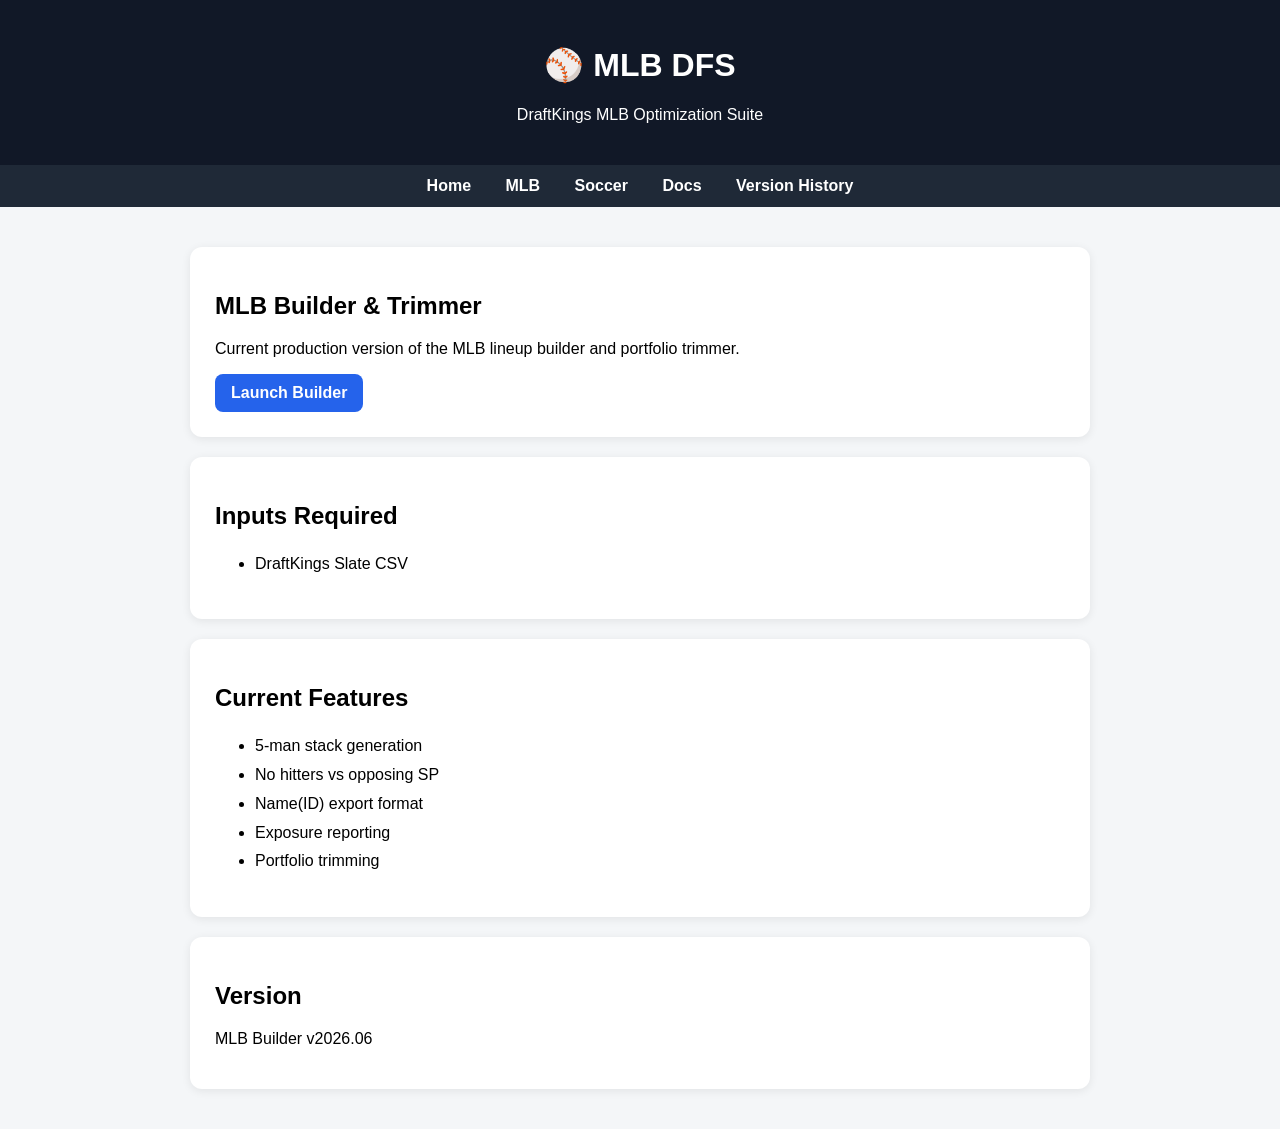
==== mlb.html @ ec490885 "Update mlb.html" ====
<!DOCTYPE html>
<html>
<head>
    <title>MLB DFS - Chris DFS Lab</title>

    <style>
        body {
            font-family: Arial, sans-serif;
            background: #f4f6f8;
            margin: 0;
            padding: 0;
        }

        header {
            background: #111827;
            color: white;
            padding: 25px;
            text-align: center;
        }

        nav {
            background: #1f2937;
            padding: 12px;
            text-align: center;
        }

        nav a {
            color: white;
            margin: 0 15px;
            text-decoration: none;
            font-weight: bold;
        }

        .container {
            max-width: 900px;
            margin: 40px auto;
            padding: 0 20px;
        }

        .card {
            background: white;
            padding: 25px;
            margin-bottom: 20px;
            border-radius: 12px;
            box-shadow: 0 2px 10px rgba(0,0,0,.08);
        }

        .button {
            display: inline-block;
            background: #2563eb;
            color: white;
            padding: 10px 16px;
            border-radius: 8px;
            text-decoration: none;
            font-weight: bold;
        }

        ul {
            line-height: 1.8;
        }
    </style>
</head>

<body>

<header>
    <h1>⚾ MLB DFS</h1>
    <p>DraftKings MLB Optimization Suite</p>
</header>

<nav>
    <a href="index.html">Home</a>
    <a href="mlb.html">MLB</a>
    <a href="soccer.html">Soccer</a>
    <a href="docs.html">Docs</a>
    <a href="version-history.html">Version History</a>
</nav>

<div class="container">

    <div class="card">
        <h2>MLB Builder & Trimmer</h2>

        <p>
            Current production version of the MLB lineup builder and
            portfolio trimmer.
        </p>

        <a class="button"
           href="https://colab.research.google.com/drive/1Y85chnQpKohSS92qjMcXzRGFl3WJACoo"
           target="_blank">
           Launch Builder
        </a>
    </div>

    <div class="card">
        <h2>Inputs Required</h2>

        <ul>
            <li>DraftKings Slate CSV</li>
        </ul>
    </div>

    <div class="card">
        <h2>Current Features</h2>

        <ul>
            <li>5-man stack generation</li>
            <li>No hitters vs opposing SP</li>
            <li>Name(ID) export format</li>
            <li>Exposure reporting</li>
            <li>Portfolio trimming</li>
        </ul>
    </div>

    <div class="card">
        <h2>Version</h2>

        <p>
            MLB Builder v2026.06
        </p>
    </div>

</div>

</body>
</html>
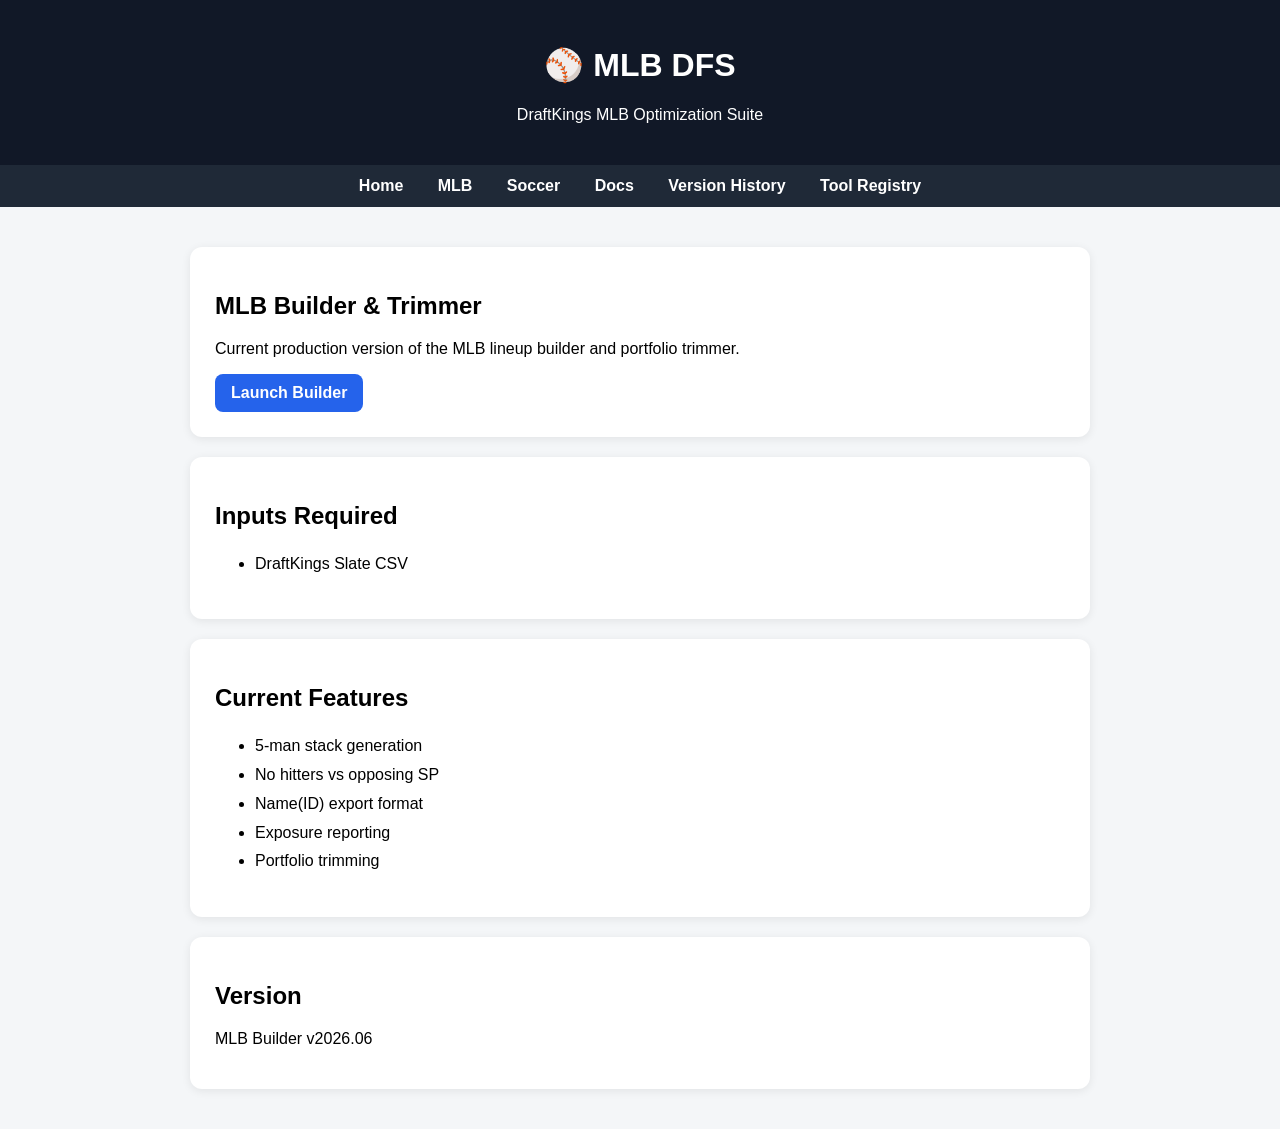
==== commit 3a067e1f: "Update mlb.html" ====
--- a/mlb.html
+++ b/mlb.html
@@ -74,6 +74,7 @@
     <a href="soccer.html">Soccer</a>
     <a href="docs.html">Docs</a>
     <a href="version-history.html">Version History</a>
+    <a href="tools.html">Tool Registry</a>
 </nav>
 
 <div class="container">
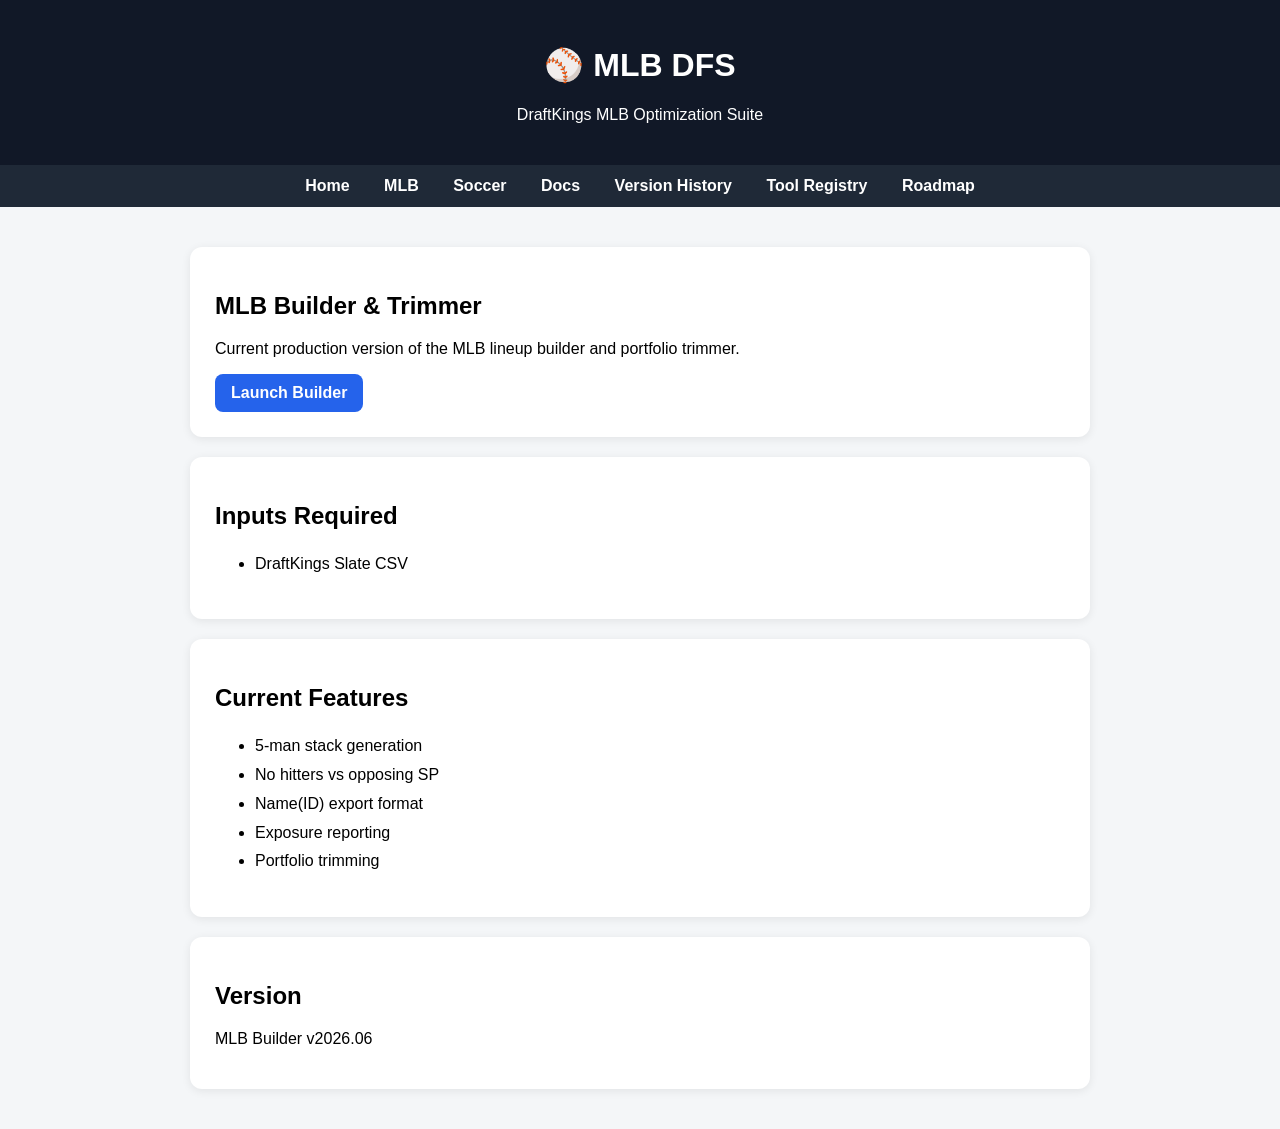
==== commit 42c6c4d7: "Update mlb.html" ====
--- a/mlb.html
+++ b/mlb.html
@@ -75,6 +75,7 @@
     <a href="docs.html">Docs</a>
     <a href="version-history.html">Version History</a>
     <a href="tools.html">Tool Registry</a>
+    <a href="roadmap.html">Roadmap</a>
 </nav>
 
 <div class="container">
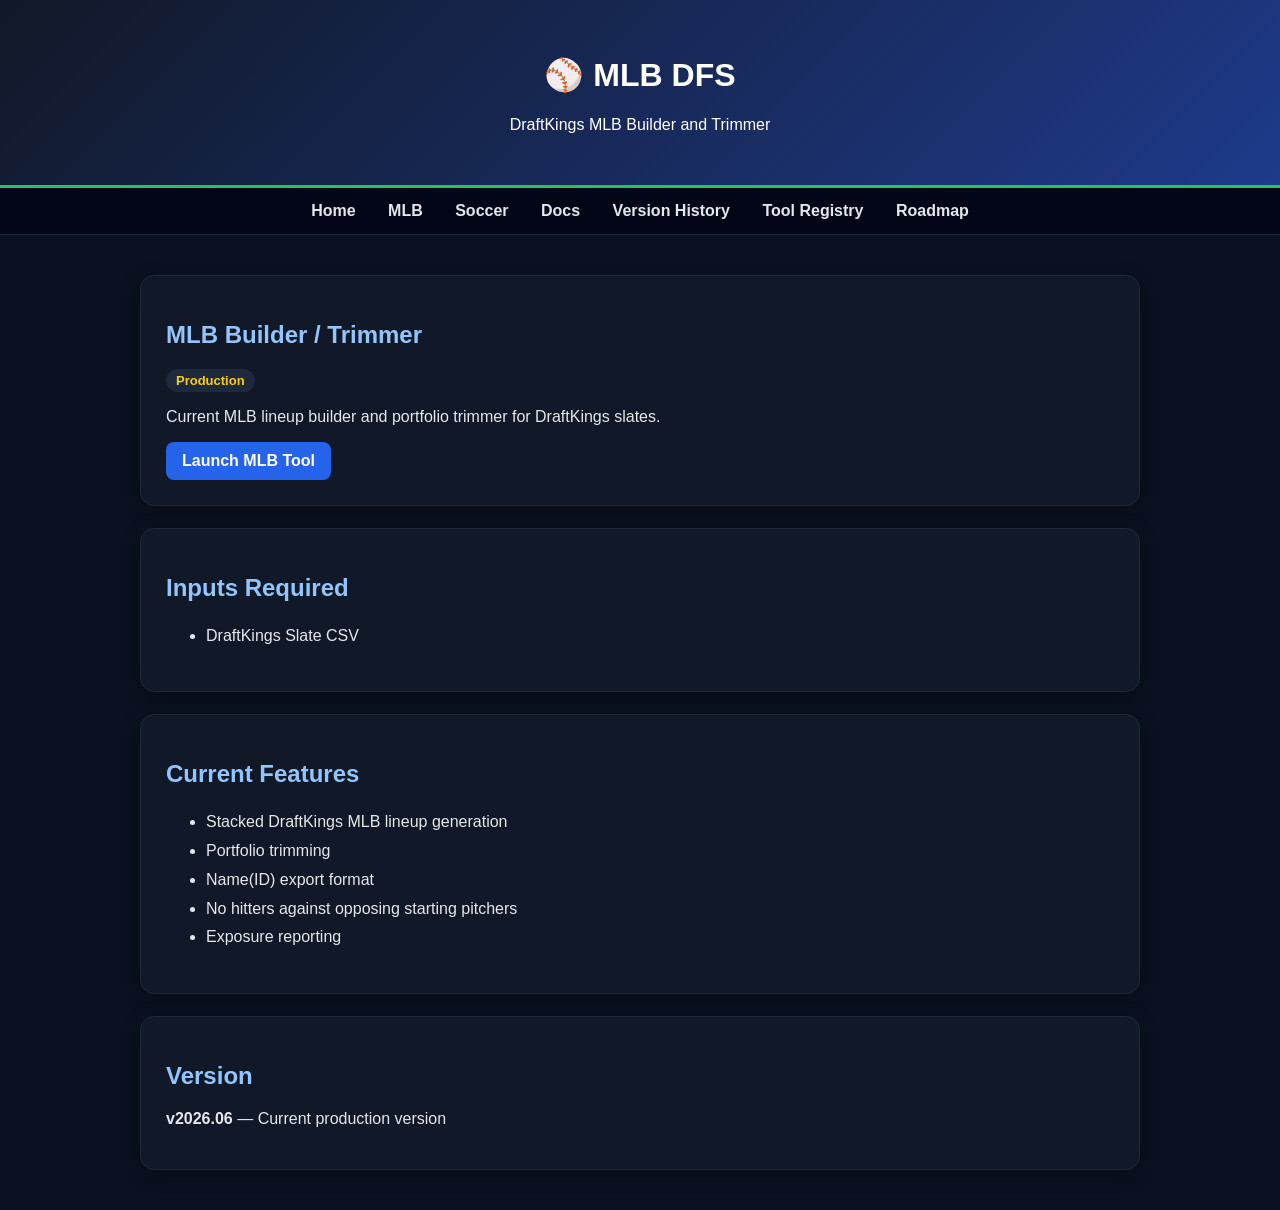
==== commit 6adbb958: "Update mlb.html" ====
--- a/mlb.html
+++ b/mlb.html
@@ -6,43 +6,59 @@
     <style>
         body {
             font-family: Arial, sans-serif;
-            background: #f4f6f8;
+            background: #0b1120;
+            color: #e5e7eb;
             margin: 0;
             padding: 0;
         }
 
         header {
-            background: #111827;
+            background: linear-gradient(135deg, #111827, #1e3a8a);
             color: white;
-            padding: 25px;
+            padding: 35px;
             text-align: center;
+            border-bottom: 3px solid #22c55e;
         }
 
         nav {
-            background: #1f2937;
-            padding: 12px;
+            background: #020617;
+            padding: 14px;
             text-align: center;
+            border-bottom: 1px solid #1f2937;
         }
 
         nav a {
-            color: white;
-            margin: 0 15px;
+            color: #e5e7eb;
+            margin: 0 14px;
             text-decoration: none;
             font-weight: bold;
         }
 
+        nav a:hover {
+            color: #22c55e;
+        }
+
         .container {
-            max-width: 900px;
+            max-width: 1000px;
             margin: 40px auto;
             padding: 0 20px;
         }
 
         .card {
-            background: white;
+            background: #111827;
             padding: 25px;
-            margin-bottom: 20px;
-            border-radius: 12px;
-            box-shadow: 0 2px 10px rgba(0,0,0,.08);
+            margin-bottom: 22px;
+            border-radius: 14px;
+            border: 1px solid #1f2937;
+            box-shadow: 0 4px 18px rgba(0,0,0,.35);
+        }
+
+        h2 {
+            color: #93c5fd;
+        }
+
+        ul {
+            line-height: 1.8;
         }
 
         .button {
@@ -55,8 +71,18 @@
             font-weight: bold;
         }
 
-        ul {
-            line-height: 1.8;
+        .button:hover {
+            background: #1d4ed8;
+        }
+
+        .tag {
+            display: inline-block;
+            background: #1e293b;
+            color: #facc15;
+            padding: 4px 10px;
+            border-radius: 999px;
+            font-size: 13px;
+            font-weight: bold;
         }
     </style>
 </head>
@@ -65,7 +91,7 @@
 
 <header>
     <h1>⚾ MLB DFS</h1>
-    <p>DraftKings MLB Optimization Suite</p>
+    <p>DraftKings MLB Builder and Trimmer</p>
 </header>
 
 <nav>
@@ -81,23 +107,19 @@
 <div class="container">
 
     <div class="card">
-        <h2>MLB Builder & Trimmer</h2>
-
-        <p>
-            Current production version of the MLB lineup builder and
-            portfolio trimmer.
-        </p>
+        <h2>MLB Builder / Trimmer</h2>
+        <p><span class="tag">Production</span></p>
+        <p>Current MLB lineup builder and portfolio trimmer for DraftKings slates.</p>
 
         <a class="button"
            href="https://colab.research.google.com/drive/1Y85chnQpKohSS92qjMcXzRGFl3WJACoo"
            target="_blank">
-           Launch Builder
+           Launch MLB Tool
         </a>
     </div>
 
     <div class="card">
         <h2>Inputs Required</h2>
-
         <ul>
             <li>DraftKings Slate CSV</li>
         </ul>
@@ -105,22 +127,18 @@
 
     <div class="card">
         <h2>Current Features</h2>
-
         <ul>
-            <li>5-man stack generation</li>
-            <li>No hitters vs opposing SP</li>
+            <li>Stacked DraftKings MLB lineup generation</li>
+            <li>Portfolio trimming</li>
             <li>Name(ID) export format</li>
+            <li>No hitters against opposing starting pitchers</li>
             <li>Exposure reporting</li>
-            <li>Portfolio trimming</li>
         </ul>
     </div>
 
     <div class="card">
         <h2>Version</h2>
-
-        <p>
-            MLB Builder v2026.06
-        </p>
+        <p><strong>v2026.06</strong> — Current production version</p>
     </div>
 
 </div>
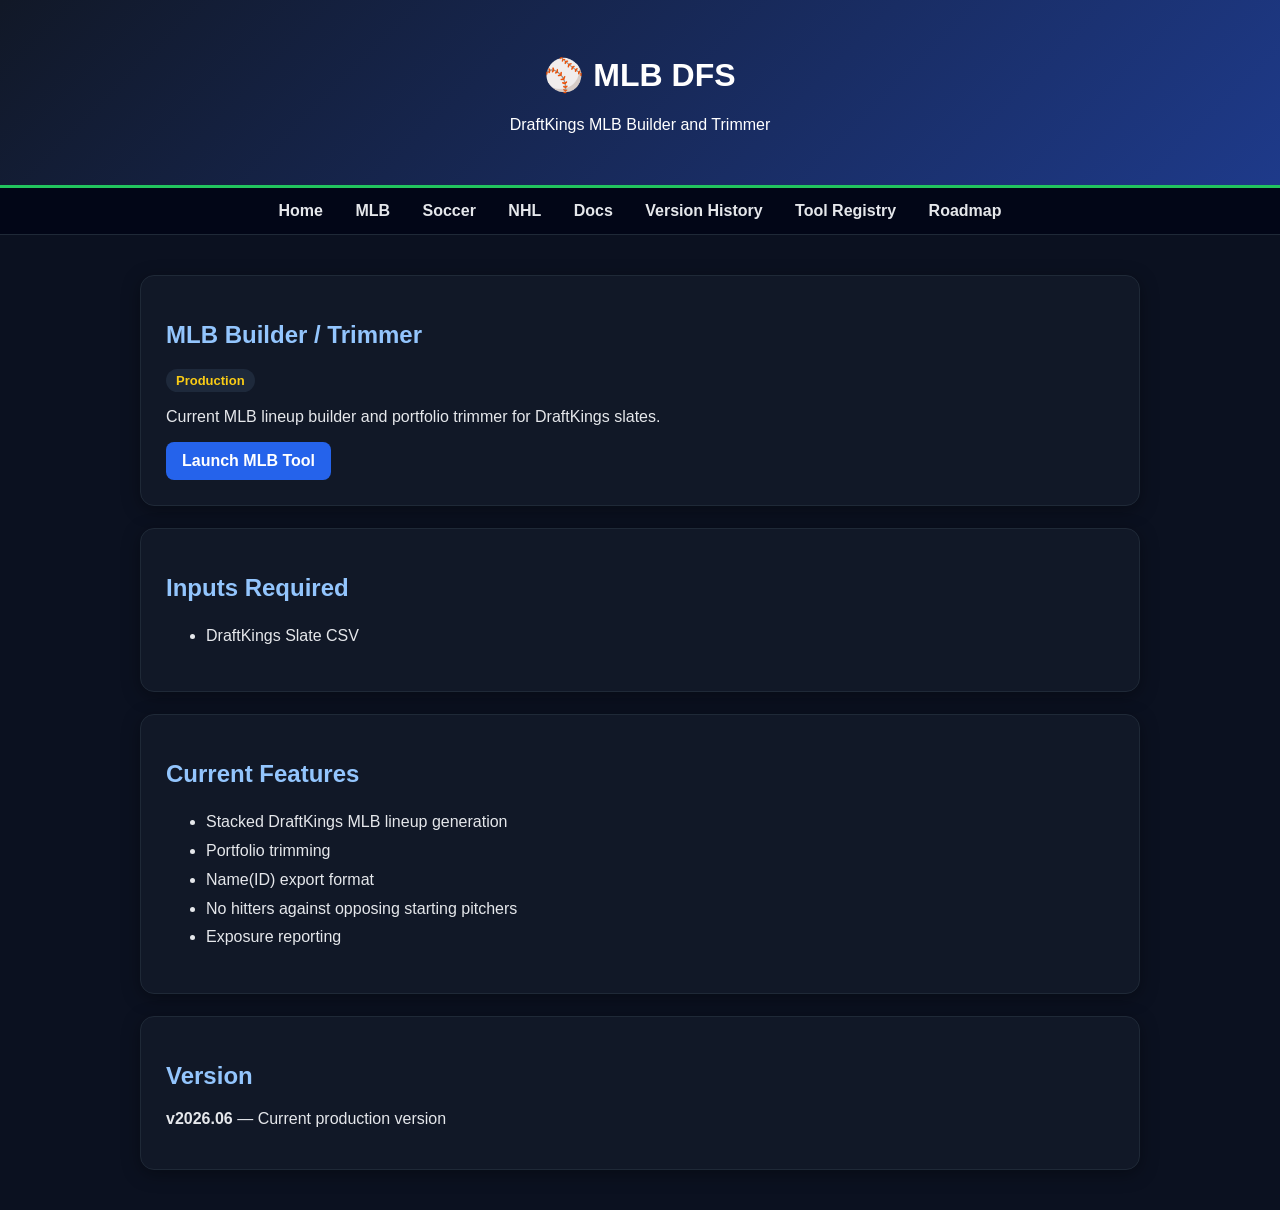
==== commit 65bc7005: "Update mlb.html" ====
--- a/mlb.html
+++ b/mlb.html
@@ -98,6 +98,7 @@
     <a href="index.html">Home</a>
     <a href="mlb.html">MLB</a>
     <a href="soccer.html">Soccer</a>
+    <a href="nhl.html">NHL</a>
     <a href="docs.html">Docs</a>
     <a href="version-history.html">Version History</a>
     <a href="tools.html">Tool Registry</a>
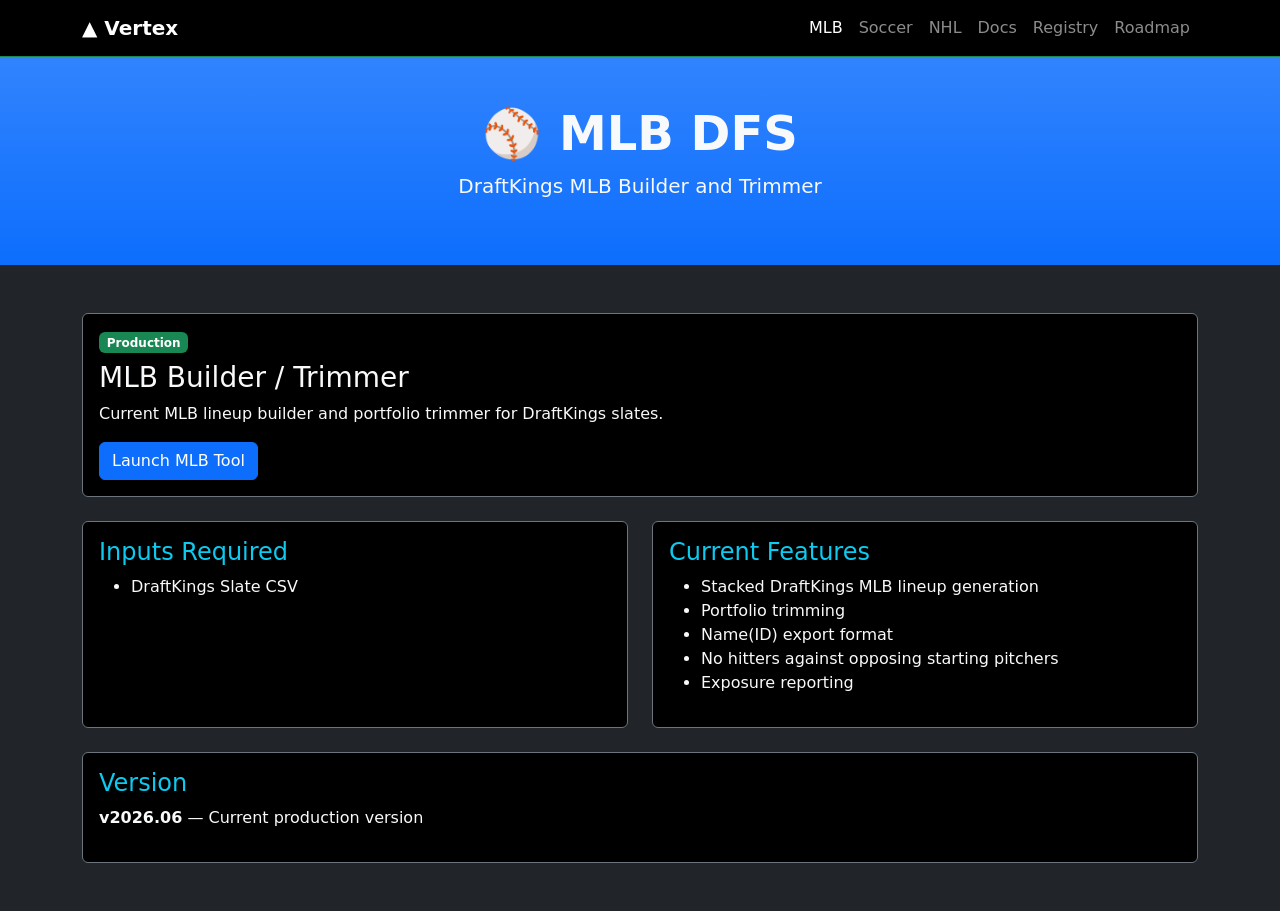
==== commit 020acd4f: "Update mlb.html" ====
--- a/mlb.html
+++ b/mlb.html
@@ -1,148 +1,90 @@
 <!DOCTYPE html>
 <html>
 <head>
-    <title>MLB DFS - Chris DFS Lab</title>
+    <title>MLB DFS - Vertex Analytics</title>
+    <meta name="viewport" content="width=device-width, initial-scale=1">
 
-    <style>
-        body {
-            font-family: Arial, sans-serif;
-            background: #0b1120;
-            color: #e5e7eb;
-            margin: 0;
-            padding: 0;
-        }
-
-        header {
-            background: linear-gradient(135deg, #111827, #1e3a8a);
-            color: white;
-            padding: 35px;
-            text-align: center;
-            border-bottom: 3px solid #22c55e;
-        }
-
-        nav {
-            background: #020617;
-            padding: 14px;
-            text-align: center;
-            border-bottom: 1px solid #1f2937;
-        }
-
-        nav a {
-            color: #e5e7eb;
-            margin: 0 14px;
-            text-decoration: none;
-            font-weight: bold;
-        }
-
-        nav a:hover {
-            color: #22c55e;
-        }
-
-        .container {
-            max-width: 1000px;
-            margin: 40px auto;
-            padding: 0 20px;
-        }
-
-        .card {
-            background: #111827;
-            padding: 25px;
-            margin-bottom: 22px;
-            border-radius: 14px;
-            border: 1px solid #1f2937;
-            box-shadow: 0 4px 18px rgba(0,0,0,.35);
-        }
-
-        h2 {
-            color: #93c5fd;
-        }
-
-        ul {
-            line-height: 1.8;
-        }
-
-        .button {
-            display: inline-block;
-            background: #2563eb;
-            color: white;
-            padding: 10px 16px;
-            border-radius: 8px;
-            text-decoration: none;
-            font-weight: bold;
-        }
-
-        .button:hover {
-            background: #1d4ed8;
-        }
-
-        .tag {
-            display: inline-block;
-            background: #1e293b;
-            color: #facc15;
-            padding: 4px 10px;
-            border-radius: 999px;
-            font-size: 13px;
-            font-weight: bold;
-        }
-    </style>
+    <link href="https://cdn.jsdelivr.net/npm/bootstrap@5.3.3/dist/css/bootstrap.min.css" rel="stylesheet">
 </head>
 
-<body>
+<body class="bg-dark text-light">
 
-<header>
-    <h1>⚾ MLB DFS</h1>
-    <p>DraftKings MLB Builder and Trimmer</p>
+<nav class="navbar navbar-expand-lg navbar-dark bg-black border-bottom border-success">
+    <div class="container">
+        <a class="navbar-brand fw-bold" href="index.html">▲ Vertex</a>
+
+        <div class="navbar-nav">
+            <a class="nav-link active" href="mlb.html">MLB</a>
+            <a class="nav-link" href="soccer.html">Soccer</a>
+            <a class="nav-link" href="nhl.html">NHL</a>
+            <a class="nav-link" href="docs.html">Docs</a>
+            <a class="nav-link" href="tools.html">Registry</a>
+            <a class="nav-link" href="roadmap.html">Roadmap</a>
+        </div>
+    </div>
+</nav>
+
+<header class="text-center py-5 bg-primary bg-gradient">
+    <div class="container">
+        <h1 class="display-5 fw-bold">⚾ MLB DFS</h1>
+        <p class="lead">DraftKings MLB Builder and Trimmer</p>
+    </div>
 </header>
 
-<nav>
-    <a href="index.html">Home</a>
-    <a href="mlb.html">MLB</a>
-    <a href="soccer.html">Soccer</a>
-    <a href="nhl.html">NHL</a>
-    <a href="docs.html">Docs</a>
-    <a href="version-history.html">Version History</a>
-    <a href="tools.html">Tool Registry</a>
-    <a href="roadmap.html">Roadmap</a>
-</nav>
+<main class="container py-5">
 
-<div class="container">
+    <div class="card bg-black text-light border-secondary mb-4">
+        <div class="card-body">
+            <span class="badge bg-success mb-2">Production</span>
+            <h3>MLB Builder / Trimmer</h3>
+            <p>Current MLB lineup builder and portfolio trimmer for DraftKings slates.</p>
 
-    <div class="card">
-        <h2>MLB Builder / Trimmer</h2>
-        <p><span class="tag">Production</span></p>
-        <p>Current MLB lineup builder and portfolio trimmer for DraftKings slates.</p>
-
-        <a class="button"
-           href="https://colab.research.google.com/drive/1Y85chnQpKohSS92qjMcXzRGFl3WJACoo"
-           target="_blank">
-           Launch MLB Tool
-        </a>
+            <a class="btn btn-primary"
+               href="https://colab.research.google.com/drive/1Y85chnQpKohSS92qjMcXzRGFl3WJACoo"
+               target="_blank">
+               Launch MLB Tool
+            </a>
+        </div>
     </div>
 
-    <div class="card">
-        <h2>Inputs Required</h2>
-        <ul>
-            <li>DraftKings Slate CSV</li>
-        </ul>
+    <div class="row g-4">
+
+        <div class="col-md-6">
+            <div class="card bg-black text-light border-secondary h-100">
+                <div class="card-body">
+                    <h4 class="text-info">Inputs Required</h4>
+                    <ul>
+                        <li>DraftKings Slate CSV</li>
+                    </ul>
+                </div>
+            </div>
+        </div>
+
+        <div class="col-md-6">
+            <div class="card bg-black text-light border-secondary h-100">
+                <div class="card-body">
+                    <h4 class="text-info">Current Features</h4>
+                    <ul>
+                        <li>Stacked DraftKings MLB lineup generation</li>
+                        <li>Portfolio trimming</li>
+                        <li>Name(ID) export format</li>
+                        <li>No hitters against opposing starting pitchers</li>
+                        <li>Exposure reporting</li>
+                    </ul>
+                </div>
+            </div>
+        </div>
+
     </div>
 
-    <div class="card">
-        <h2>Current Features</h2>
-        <ul>
-            <li>Stacked DraftKings MLB lineup generation</li>
-            <li>Portfolio trimming</li>
-            <li>Name(ID) export format</li>
-            <li>No hitters against opposing starting pitchers</li>
-            <li>Exposure reporting</li>
-        </ul>
+    <div class="card bg-black text-light border-secondary mt-4">
+        <div class="card-body">
+            <h4 class="text-info">Version</h4>
+            <p><strong>v2026.06</strong> — Current production version</p>
+        </div>
     </div>
 
-    <div class="card">
-        <h2>Version</h2>
-        <p><strong>v2026.06</strong> — Current production version</p>
-    </div>
-
-</div>
+</main>
 
 </body>
 </html>
